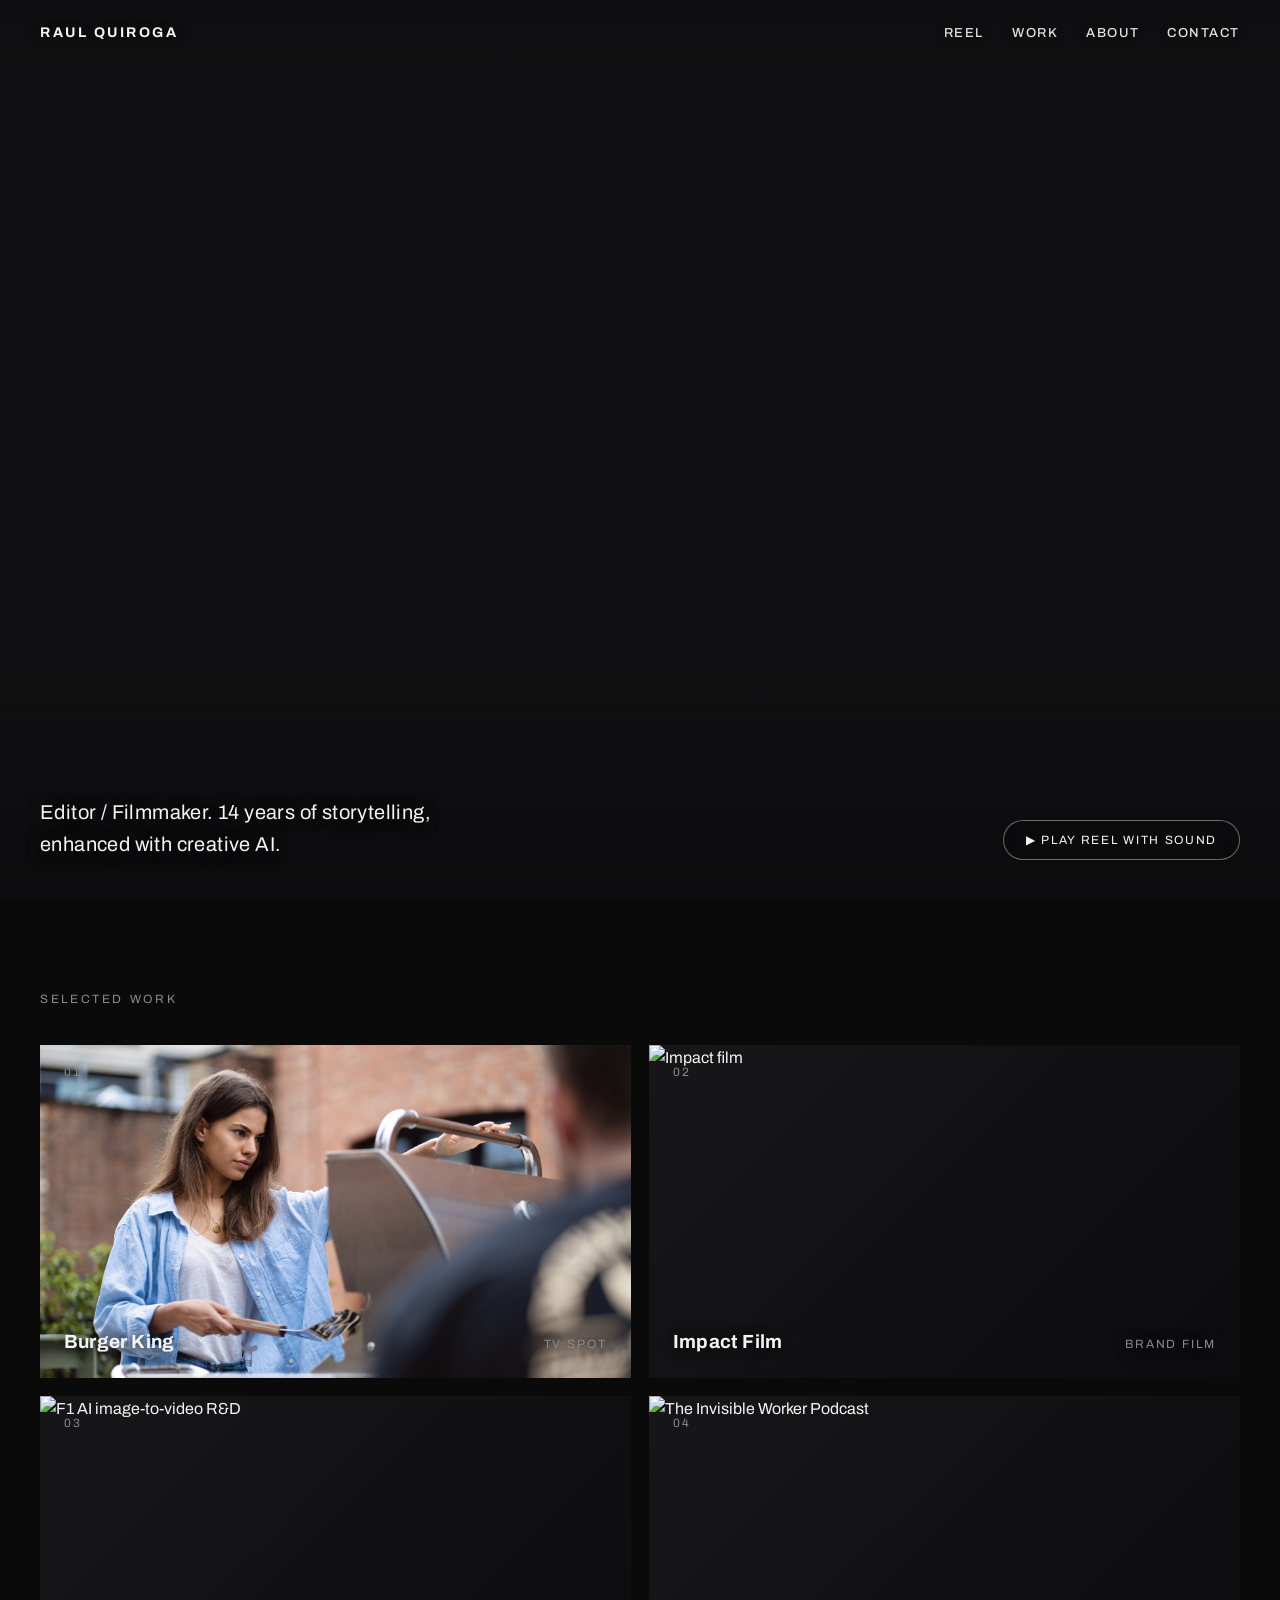
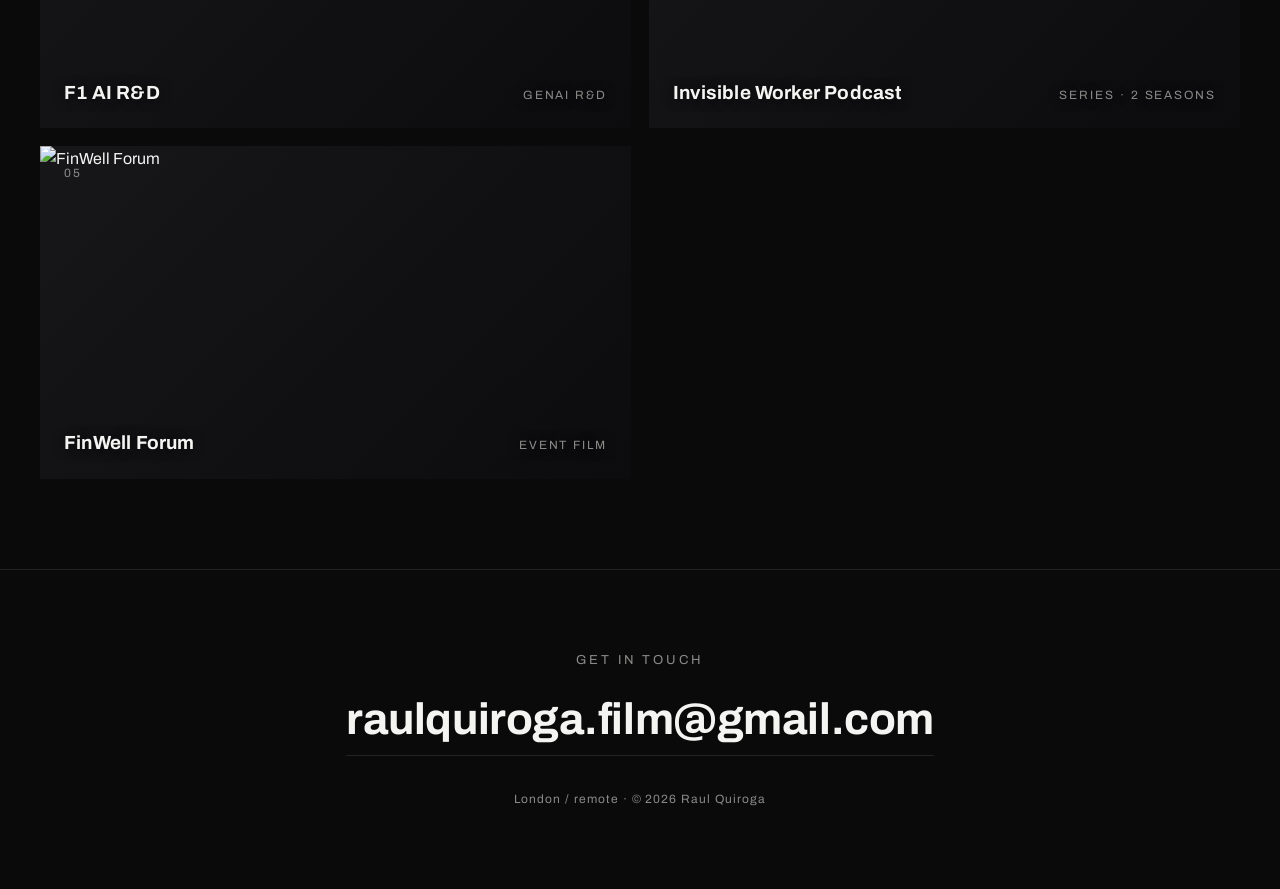
==== index.html @ 41052331 "Portfolio v1" ====
<!DOCTYPE html>
<html lang="en">
<head>
<meta charset="UTF-8">
<meta name="viewport" content="width=device-width, initial-scale=1.0">
<title>Raul Quiroga · Editor / Filmmaker</title>
<meta name="description" content="Raul Quiroga is an editor and filmmaker. 14+ years of broadcast craft, emotional editorial and GenAI-driven filmmaking.">
<link rel="preconnect" href="https://fonts.googleapis.com">
<link rel="preconnect" href="https://fonts.gstatic.com" crossorigin>
<link href="https://fonts.googleapis.com/css2?family=Archivo:wght@400;500;700;800&display=swap" rel="stylesheet">
<link rel="stylesheet" href="styles.css">
</head>
<body>

<nav class="nav">
  <a class="logo" href="index.html">Raul Quiroga</a>
  <div class="links">
    <a href="index.html" class="reel-link">Reel</a>
    <a href="#work">Work</a>
    <a href="about.html">About</a>
    <a href="mailto:raulquiroga.film@gmail.com">Contact</a>
  </div>
</nav>

<!-- ── HERO REEL ──
     Full-bleed background loop (muted, no controls). The button opens
     the reel in a lightbox player with sound and full controls. -->
<header class="hero">
  <h1 class="sr-only">Raul Quiroga · Editor / Filmmaker</h1>
  <div class="video-wrap">
    <iframe id="bgReel"
      src="https://player.vimeo.com/video/1209639654?h=d6bda9c183&background=1"
      allow="autoplay; fullscreen" title="Showreel (background)"></iframe>
  </div>
  <div class="scrim"></div>
  <div class="hero-copy">
    <p class="tagline">Editor / Filmmaker. 14 years of storytelling, enhanced with creative AI.</p>
    <button class="sound-btn" onclick="openReel()">▶ Play reel with sound</button>
  </div>
</header>

<div class="lightbox" id="lightbox" onclick="closeReel()" aria-hidden="true">
  <div class="lightbox-inner" onclick="event.stopPropagation()">
    <button class="lightbox-close" onclick="closeReel()" aria-label="Close reel">✕</button>
    <div class="lightbox-frame">
      <iframe id="lightboxFrame" src="about:blank"
        allow="autoplay; fullscreen; picture-in-picture" allowfullscreen title="Showreel"></iframe>
    </div>
  </div>
</div>

<!-- ── WORK ── -->
<main class="section" id="work">
  <p class="section-label">Selected work</p>
  <div class="work-grid">

    <a class="tile" href="burger-king.html">
      <img class="media" src="assets/burger-king.jpg" alt="Burger King TV spot" onerror="this.removeAttribute('src')">
      <span class="num">01</span>
      <div class="meta"><span class="title">Burger King</span><span class="kind">TV Spot</span></div>
    </a>

    <a class="tile" href="impact-film.html">
      <img class="media" src="https://i.vimeocdn.com/video/2179336006-455e7f62de36483db056da31ccc5d5e21b79f44ef32065fd4aa48a20d92b4ee2-d_1280?region=us" alt="Impact film" onerror="this.removeAttribute('src')">
      <span class="num">02</span>
      <div class="meta"><span class="title">Impact Film</span><span class="kind">Brand Film</span></div>
    </a>

    <a class="tile" href="f1-ai.html">
      <img class="media" src="https://i.vimeocdn.com/video/2179338705-06f9aa1da8178ad7cf1d2cf62b634ba304f5eef14f39f080c643c0d7758fa4b1-d_1280?region=us" alt="F1 AI image-to-video R&D" onerror="this.removeAttribute('src')">
      <span class="num">03</span>
      <div class="meta"><span class="title">F1 AI R&amp;D</span><span class="kind">GenAI R&amp;D</span></div>
    </a>

    <a class="tile" href="invisible-worker.html">
      <img class="media" src="https://i.vimeocdn.com/video/2179340934-d8241ba2f781d6fa5e6c8453af34aaaffb43658cd40898a93d1880545e187e37-d_1280?region=us" alt="The Invisible Worker Podcast" onerror="this.removeAttribute('src')">
      <span class="num">04</span>
      <div class="meta"><span class="title">Invisible Worker Podcast</span><span class="kind">Series · 2 Seasons</span></div>
    </a>

    <a class="tile" href="finwell.html">
      <img class="media" src="https://i.vimeocdn.com/video/2179339027-e7065d8ea697228eddccb8ee9443a9eca9095ce222a0bd3dcd547ec988661694-d_1280?region=us" alt="FinWell Forum" onerror="this.removeAttribute('src')">
      <span class="num">05</span>
      <div class="meta"><span class="title">FinWell Forum</span><span class="kind">Event Film</span></div>
    </a>

  </div>
</main>

<footer class="contact">
  <p class="cta">Get in touch</p>
  <a class="email" href="mailto:raulquiroga.film@gmail.com">raulquiroga.film@gmail.com</a>
  <p class="fine">London / remote · © 2026 Raul Quiroga</p>
</footer>

<script>
  var reelSrc = 'https://player.vimeo.com/video/1209639654?h=d6bda9c183&autoplay=1&muted=0&title=0&byline=0&portrait=0&badge=0&dnt=1';
  function bgReel(method) {
    document.getElementById('bgReel').contentWindow
      .postMessage(JSON.stringify({ method: method }), 'https://player.vimeo.com');
  }
  function openReel() {
    bgReel('pause');
    document.getElementById('lightboxFrame').src = reelSrc;
    document.getElementById('lightbox').classList.add('open');
    document.body.style.overflow = 'hidden';
  }
  function closeReel() {
    document.getElementById('lightbox').classList.remove('open');
    document.getElementById('lightboxFrame').src = 'about:blank';
    document.body.style.overflow = '';
    bgReel('play');
  }
  document.addEventListener('keydown', function (e) {
    if (e.key === 'Escape') closeReel();
  });
</script>

</body>
</html>
---- styles.css ----
/* ── RAUL QUIROGA — portfolio ─────────────────────────────
   Dark cinematic, Kolder-inspired. The work is the star. */

*, *::before, *::after { box-sizing: border-box; margin: 0; padding: 0; }

:root {
  --bg:     #0a0a0b;
  --bg-2:   #111113;
  --ink:    #f4f4f2;
  --dim:    #8a8a88;
  --line:   #232325;
  --accent: #f4f4f2;
  --sans: 'Archivo', -apple-system, sans-serif;
}

html { scroll-behavior: smooth; }

body {
  background: var(--bg);
  color: var(--ink);
  font-family: var(--sans);
  font-size: 16px;
  line-height: 1.6;
  -webkit-font-smoothing: antialiased;
}

a { color: inherit; text-decoration: none; }
img, video, iframe { display: block; max-width: 100%; }

/* ── NAV ── */
.nav {
  position: fixed;
  top: 0; left: 0; right: 0;
  z-index: 50;
  display: flex;
  align-items: center;
  justify-content: space-between;
  padding: 22px 40px 48px;
  color: var(--ink);
  text-shadow: 0 1px 10px rgba(0,0,0,0.55);
  background: linear-gradient(to bottom, rgba(10,10,11,0.35) 0%, rgba(10,10,11,0.18) 40%, rgba(10,10,11,0) 100%);
  pointer-events: none;
}
.nav a { pointer-events: auto; }
.nav .logo {
  font-weight: 700;
  letter-spacing: 0.18em;
  text-transform: uppercase;
  font-size: 14px;
}
.nav .links { display: flex; gap: 28px; font-size: 13px; font-weight: 500; letter-spacing: 0.12em; text-transform: uppercase; }
.nav .links a { opacity: 0.92; transition: opacity 0.2s; }
.nav .links a:hover, .nav .links a.active { opacity: 1; }

/* ── HERO (index) — full-bleed background loop ── */
.sr-only {
  position: absolute; width: 1px; height: 1px;
  overflow: hidden; clip: rect(0 0 0 0); white-space: nowrap;
}
.hero {
  position: relative;
  height: 100svh;
  overflow: hidden;
  background: var(--bg-2);
}
.hero .video-wrap { position: absolute; inset: 0; }
.hero .video-wrap iframe {
  position: absolute;
  top: 50%; left: 50%;
  width: 100vw;
  height: 56.25vw;
  min-height: 100svh;
  min-width: 177.78svh;
  transform: translate(-50%, -50%);
  border: 0;
  pointer-events: none;
}
.hero .scrim {
  position: absolute; inset: 0;
  background: linear-gradient(to top, rgba(10,10,11,0.7) 0%, rgba(10,10,11,0) 30%);
}
.hero .hero-copy {
  position: absolute;
  left: 40px; bottom: 40px; right: 40px;
  display: flex;
  align-items: flex-end;
  justify-content: space-between;
  gap: 24px;
  flex-wrap: wrap;
}
.hero .tagline {
  color: var(--ink);
  font-size: clamp(16px, 1.6vw, 20px);
  letter-spacing: 0.02em;
  max-width: 44ch;
  text-shadow: 0 1px 14px rgba(0,0,0,0.6);
}
.sound-btn {
  border: 1px solid rgba(244,244,242,0.4);
  background: rgba(10,10,11,0.35);
  color: var(--ink);
  font-family: var(--sans);
  font-size: 12px;
  letter-spacing: 0.14em;
  text-transform: uppercase;
  padding: 12px 22px;
  border-radius: 999px;
  cursor: pointer;
  backdrop-filter: blur(6px);
  transition: background 0.2s, border-color 0.2s;
}
.sound-btn:hover { background: rgba(244,244,242,0.12); border-color: var(--ink); }

/* ── REEL LIGHTBOX ── */
.lightbox {
  position: fixed; inset: 0;
  z-index: 100;
  background: rgba(6,6,7,0.88);
  display: none;
  align-items: center;
  justify-content: center;
  padding: 5vh 4vw;
}
.lightbox.open { display: flex; }
.lightbox-inner {
  position: relative;
  width: min(1100px, 100%);
}
.lightbox-frame {
  position: relative;
  aspect-ratio: 16 / 9;
  background: #000;
  border-radius: 12px;
  overflow: hidden;
}
.lightbox-frame iframe {
  position: absolute; inset: 0;
  width: 100%; height: 100%;
  border: 0;
}
.lightbox-close {
  position: absolute;
  top: -44px; right: 0;
  background: none;
  border: 0;
  color: var(--ink);
  font-size: 20px;
  cursor: pointer;
  padding: 8px;
  opacity: 0.8;
  transition: opacity 0.2s;
}
.lightbox-close:hover { opacity: 1; }

/* ── WORK GRID ── */
.section { padding: 90px 40px; max-width: 1400px; margin: 0 auto; }
.section-label {
  font-size: 12px;
  letter-spacing: 0.22em;
  text-transform: uppercase;
  color: var(--dim);
  margin-bottom: 36px;
}
.work-grid {
  display: grid;
  grid-template-columns: repeat(2, 1fr);
  gap: 18px;
}
.tile { position: relative; display: block; overflow: hidden; background: var(--bg-2); }
.tile .media {
  aspect-ratio: 16 / 9;
  width: 100%;
  object-fit: cover;
  background: linear-gradient(135deg, #17171a 0%, #101012 60%, #0c0c0e 100%);
  transition: transform 0.6s cubic-bezier(0.22, 1, 0.36, 1), opacity 0.4s;
}
.tile:hover .media { transform: scale(1.03); }
.tile .meta {
  position: absolute;
  left: 24px; bottom: 20px; right: 24px;
  display: flex;
  justify-content: space-between;
  align-items: baseline;
  gap: 12px;
  text-shadow: 0 1px 12px rgba(0,0,0,0.7);
}
.tile .title { font-weight: 700; font-size: 19px; letter-spacing: 0.01em; }
.tile .kind  { font-size: 12px; letter-spacing: 0.16em; text-transform: uppercase; color: var(--dim); white-space: nowrap; }
.tile .num {
  position: absolute; top: 18px; left: 24px;
  font-size: 12px; letter-spacing: 0.2em; color: var(--dim);
}

/* ── PROJECT PAGE ── */
.project-head { padding: 120px 40px 30px; max-width: 1400px; margin: 0 auto; }
.project-head h1 {
  font-size: clamp(30px, 4.5vw, 56px);
  font-weight: 800;
  letter-spacing: -0.02em;
  line-height: 1.05;
  text-transform: uppercase;
}
.project-head .kind { color: var(--dim); font-size: 13px; letter-spacing: 0.18em; text-transform: uppercase; margin-top: 12px; }

.player {
  max-width: 1400px;
  margin: 24px auto 0;
  padding: 0 40px;
}
.player .frame {
  position: relative;
  aspect-ratio: 16 / 9;
  background: var(--bg-2);
  border-radius: 12px;
  overflow: hidden;
}
.player iframe { position: absolute; inset: 0; width: 100%; height: 100%; border: 0; }

.project-body {
  max-width: 1400px;
  margin: 0 auto;
  padding: 48px 40px 90px;
  display: grid;
  grid-template-columns: 2fr 1fr;
  gap: 60px;
}
.project-body .context p { font-size: 18px; line-height: 1.7; max-width: 60ch; color: var(--ink); }
.project-body .context p + p { margin-top: 1em; }
.essentials { font-size: 14px; }
.essentials dt {
  font-size: 11px; letter-spacing: 0.2em; text-transform: uppercase;
  color: var(--dim); margin-top: 22px;
}
.essentials dt:first-child { margin-top: 0; }
.essentials dd { margin-top: 4px; }

/* process strip (F1 page) */
.process { max-width: 1400px; margin: 0 auto; padding: 0 40px 90px; }
.process h2 { font-size: 13px; letter-spacing: 0.22em; text-transform: uppercase; color: var(--dim); margin-bottom: 24px; }
.process .strip { display: grid; grid-template-columns: repeat(3, 1fr); gap: 14px; }
.process .strip .cell { aspect-ratio: 16/10; background: var(--bg-2); border: 1px solid var(--line); }
.process .note { color: var(--dim); font-size: 14px; margin-top: 16px; max-width: 60ch; }

/* prev / next */
.pager {
  border-top: 1px solid var(--line);
  display: flex; justify-content: space-between;
  max-width: 1400px; margin: 0 auto;
  padding: 34px 40px 20px;
  font-size: 14px; letter-spacing: 0.06em;
}
.pager a { color: var(--dim); transition: color 0.2s; }
.pager a:hover { color: var(--ink); }

/* ── ABOUT ── */
.about {
  max-width: 1400px; margin: 0 auto;
  padding: 120px 40px 70px;
  display: grid; grid-template-columns: 30% 40%; gap: 50px;
  justify-content: center;
  align-items: start;
}
.about .portrait { background: var(--bg-2); border: 1px solid var(--line); width: 100%; height: auto; }
.about h1 { font-size: clamp(28px, 3.5vw, 44px); font-weight: 800; text-transform: uppercase; letter-spacing: -0.01em; line-height: 1.1; }
.about .intro { margin-top: 24px; font-size: 18px; line-height: 1.75; max-width: 55ch; }
.about .intro p + p { margin-top: 1em; }
.bts-row { max-width: 1400px; margin: 0 auto; padding: 0 40px 90px; display: grid; grid-template-columns: repeat(3, 1fr); gap: 14px; }
.bts-row .cell { aspect-ratio: 3/2; background: var(--bg-2); border: 1px solid var(--line); object-fit: cover; width: 100%; }

/* ── CONTACT FOOTER ── */
.contact {
  border-top: 1px solid var(--line);
  padding: 80px 40px;
  text-align: center;
}
.contact .cta { font-size: 13px; letter-spacing: 0.22em; text-transform: uppercase; color: var(--dim); }
.contact .email {
  display: inline-block;
  margin-top: 14px;
  font-size: clamp(22px, 4vw, 44px);
  font-weight: 700;
  letter-spacing: -0.01em;
  border-bottom: 1px solid var(--line);
  transition: border-color 0.2s;
}
.contact .email:hover { border-color: var(--ink); }
.contact .fine { margin-top: 34px; color: var(--dim); font-size: 12px; letter-spacing: 0.08em; }

/* ── RESPONSIVE ── */
@media (max-width: 800px) {
  .nav { padding: 18px 20px; }
  .nav .links { gap: 18px; }
  .hero .hero-copy { left: 20px; right: 20px; bottom: 28px; }
  .lightbox { padding: 2vh 3vw; }
  .section, .player, .project-head, .process, .pager { padding-left: 20px; padding-right: 20px; }
  .work-grid { grid-template-columns: 1fr; }
  .project-body, .about { grid-template-columns: 1fr; gap: 36px; padding-left: 20px; padding-right: 20px; }
  .process .strip, .bts-row { grid-template-columns: 1fr; }
  .contact { padding: 60px 20px; }
}
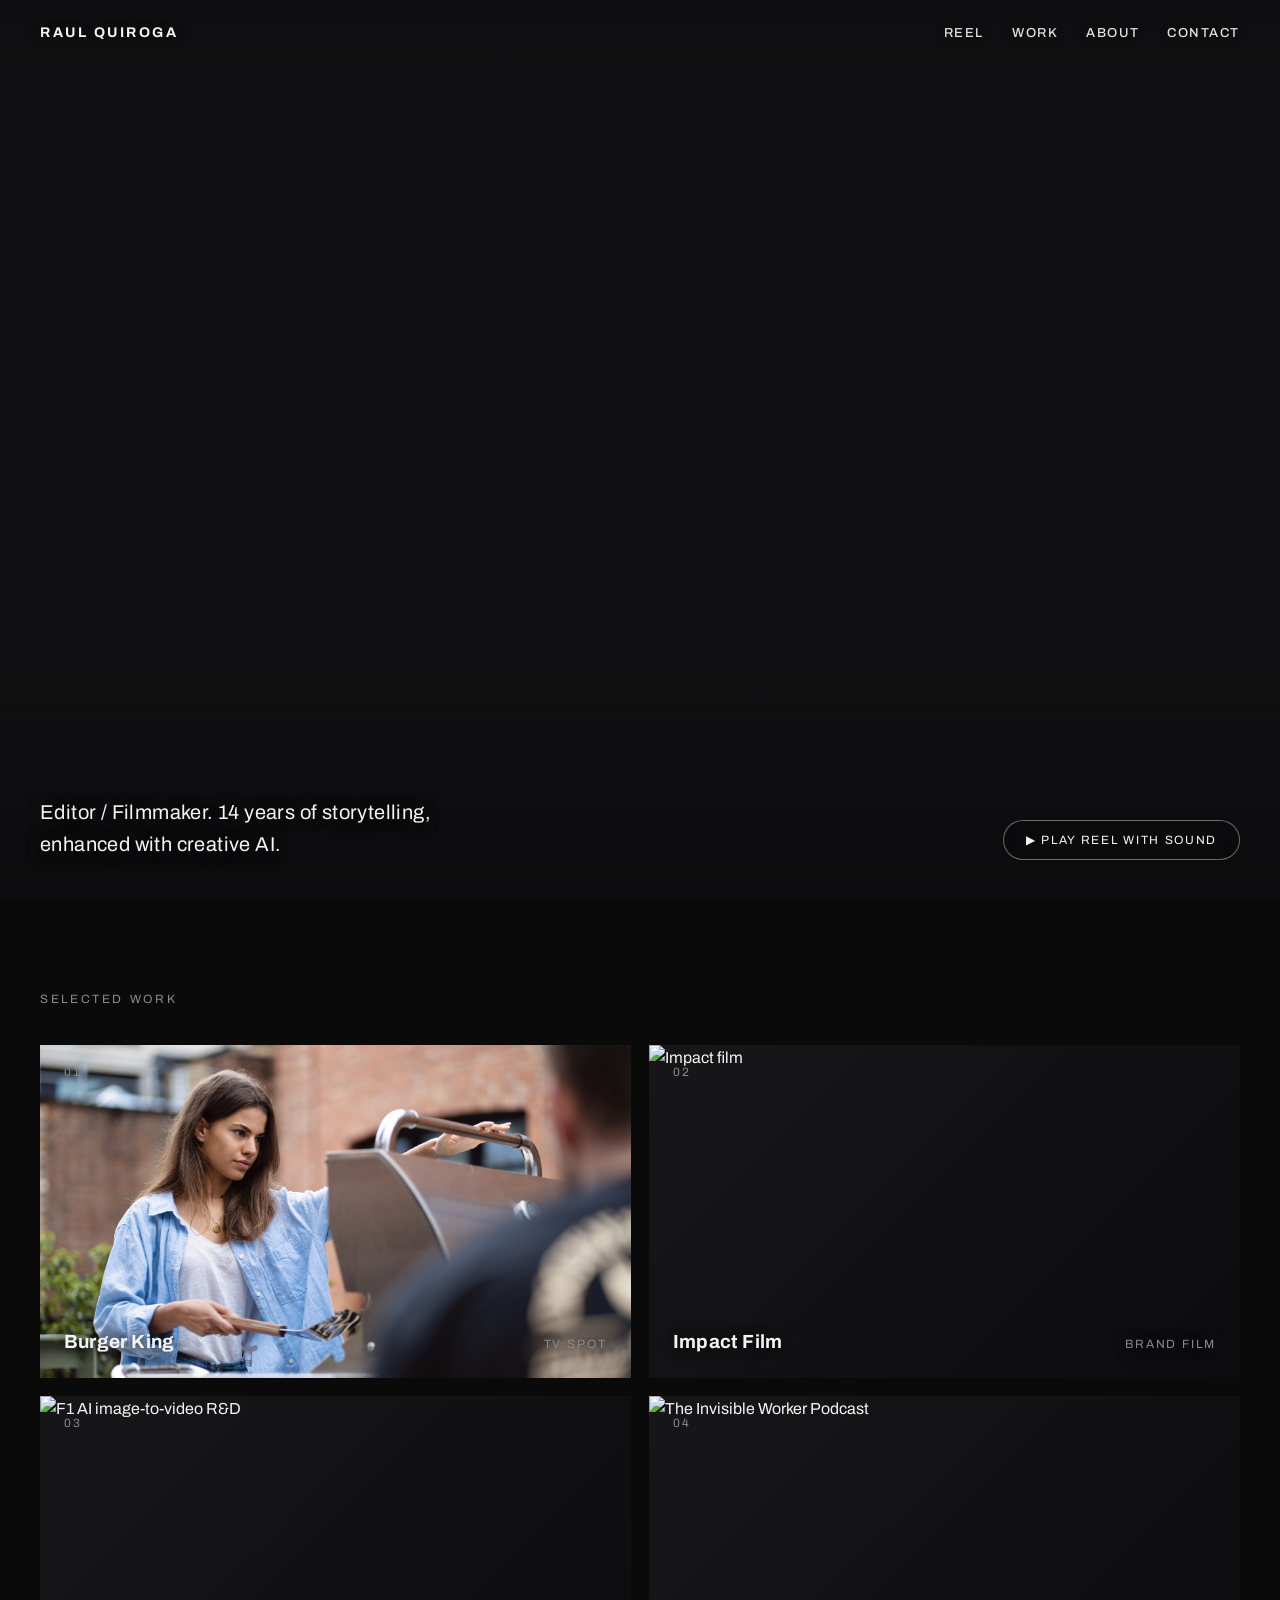
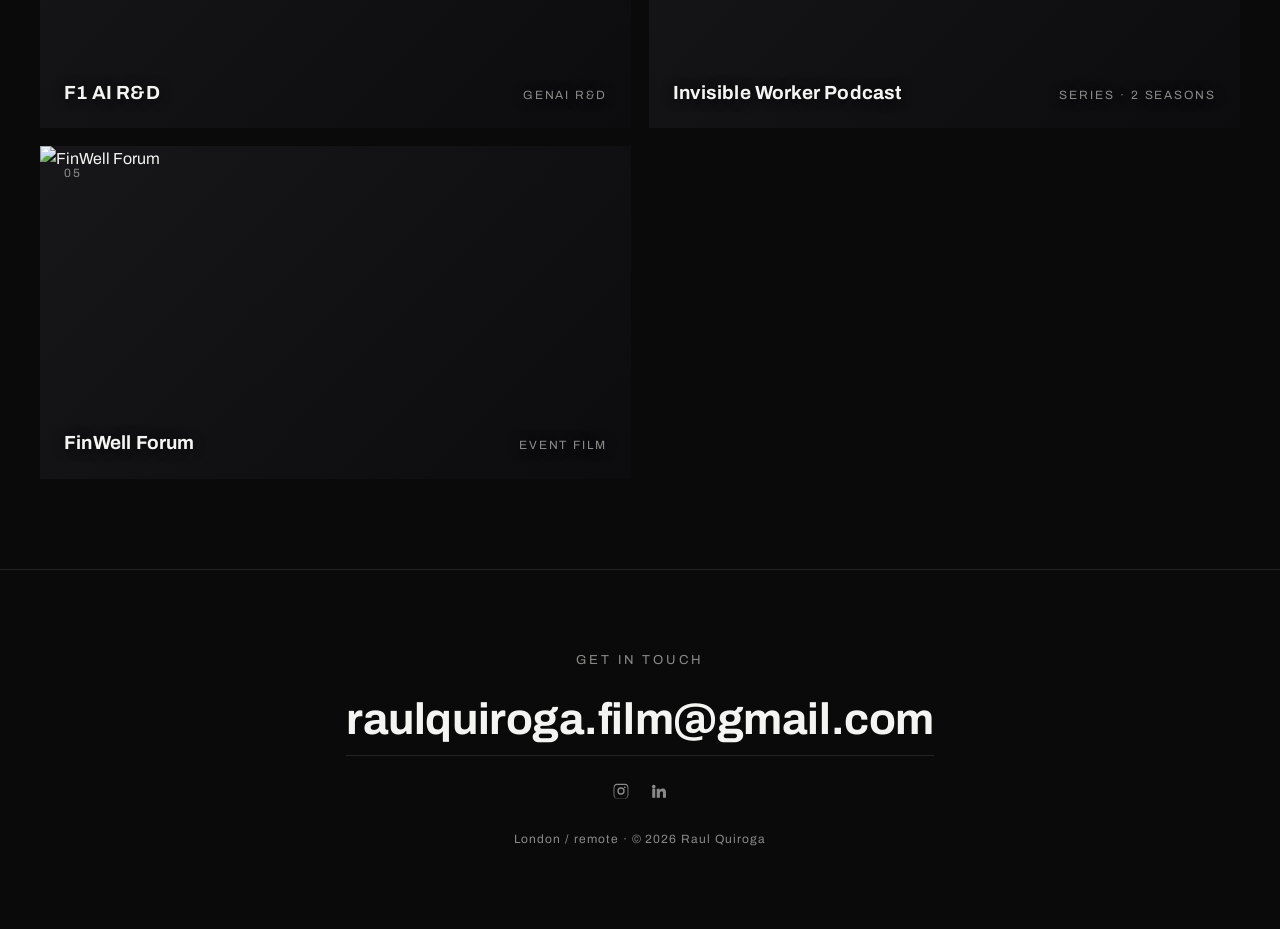
==== commit d5c3a4b4: "vendor video, contact form, socials, mobile nav fix" ====
--- a/index.html
+++ b/index.html
@@ -18,7 +18,7 @@
     <a href="index.html" class="reel-link">Reel</a>
     <a href="#work">Work</a>
     <a href="about.html">About</a>
-    <a href="mailto:raulquiroga.film@gmail.com">Contact</a>
+    <a href="contact.html">Contact</a>
   </div>
 </nav>
 
@@ -90,6 +90,10 @@
 <footer class="contact">
   <p class="cta">Get in touch</p>
   <a class="email" href="mailto:raulquiroga.film@gmail.com">raulquiroga.film@gmail.com</a>
+  <div class="socials">
+    <a href="https://www.instagram.com/raulquiroga.film/" target="_blank" rel="noopener" aria-label="Instagram"><svg viewBox="0 0 24 24" width="18" height="18" fill="currentColor" aria-hidden="true"><path d="M12 2.2c3.2 0 3.6 0 4.9.1 1.2.1 1.8.2 2.2.4.6.2 1 .5 1.4.9.4.4.7.8.9 1.4.2.4.4 1 .4 2.2.1 1.3.1 1.7.1 4.9s0 3.6-.1 4.9c-.1 1.2-.2 1.8-.4 2.2-.2.6-.5 1-.9 1.4-.4.4-.8.7-1.4.9-.4.2-1 .4-2.2.4-1.3.1-1.7.1-4.9.1s-3.6 0-4.9-.1c-1.2-.1-1.8-.2-2.2-.4-.6-.2-1-.5-1.4-.9-.4-.4-.7-.8-.9-1.4-.2-.4-.4-1-.4-2.2-.1-1.3-.1-1.7-.1-4.9s0-3.6.1-4.9c.1-1.2.2-1.8.4-2.2.2-.6.5-1 .9-1.4.4-.4.8-.7 1.4-.9.4-.2 1-.4 2.2-.4 1.3-.1 1.7-.1 4.9-.1zm0 1.8c-3.1 0-3.5 0-4.8.1-1.1.1-1.5.2-1.8.3-.5.2-.8.4-1.1.7-.3.3-.5.6-.7 1.1-.1.3-.3.7-.3 1.8-.1 1.3-.1 1.6-.1 4.8s0 3.5.1 4.8c.1 1.1.2 1.5.3 1.8.2.5.4.8.7 1.1.3.3.6.5 1.1.7.3.1.7.3 1.8.3 1.3.1 1.6.1 4.8.1s3.5 0 4.8-.1c1.1-.1 1.5-.2 1.8-.3.5-.2.8-.4 1.1-.7.3-.3.5-.6.7-1.1.1-.3.3-.7.3-1.8.1-1.3.1-1.6.1-4.8s0-3.5-.1-4.8c-.1-1.1-.2-1.5-.3-1.8-.2-.5-.4-.8-.7-1.1-.3-.3-.6-.5-1.1-.7-.3-.1-.7-.3-1.8-.3-1.3-.1-1.6-.1-4.8-.1zm0 3.1a4.9 4.9 0 1 1 0 9.8 4.9 4.9 0 0 1 0-9.8zm0 1.8a3.1 3.1 0 1 0 0 6.2 3.1 3.1 0 0 0 0-6.2zm5.1-2.9a1.1 1.1 0 1 1 0 2.3 1.1 1.1 0 0 1 0-2.3z"/></svg></a>
+    <a href="https://www.linkedin.com/in/raul-quiroga/" target="_blank" rel="noopener" aria-label="LinkedIn"><svg viewBox="0 0 24 24" width="18" height="18" fill="currentColor" aria-hidden="true"><path d="M4.98 3.5a2.5 2.5 0 1 1 0 5 2.5 2.5 0 0 1 0-5zM3 9h4v12H3zM9 9h3.8v1.7h.1c.5-1 1.8-2 3.7-2 4 0 4.7 2.6 4.7 6V21h-4v-5.6c0-1.3 0-3-1.9-3s-2.2 1.4-2.2 2.9V21H9z"/></svg></a>
+  </div>
   <p class="fine">London / remote · © 2026 Raul Quiroga</p>
 </footer>
 
--- a/styles.css
+++ b/styles.css
@@ -255,17 +255,66 @@
 /* ── ABOUT ── */
 .about {
   max-width: 1400px; margin: 0 auto;
-  padding: 120px 40px 70px;
-  display: grid; grid-template-columns: 30% 40%; gap: 50px;
+  padding: 110px 40px 50px;
+  display: grid; grid-template-columns: 20% 30%; gap: 50px;
   justify-content: center;
-  align-items: start;
+  align-items: center;
 }
 .about .portrait { background: var(--bg-2); border: 1px solid var(--line); width: 100%; height: auto; }
-.about h1 { font-size: clamp(28px, 3.5vw, 44px); font-weight: 800; text-transform: uppercase; letter-spacing: -0.01em; line-height: 1.1; }
-.about .intro { margin-top: 24px; font-size: 18px; line-height: 1.75; max-width: 55ch; }
+.about h1 { font-size: clamp(20px, 2.2vw, 28px); font-weight: 700; text-transform: uppercase; letter-spacing: 0.02em; line-height: 1.2; }
+.about .intro { margin-top: 22px; font-size: 15.5px; line-height: 1.85; max-width: 58ch; color: #d9d9d6; }
 .about .intro p + p { margin-top: 1em; }
 .bts-row { max-width: 1400px; margin: 0 auto; padding: 0 40px 90px; display: grid; grid-template-columns: repeat(3, 1fr); gap: 14px; }
 .bts-row .cell { aspect-ratio: 3/2; background: var(--bg-2); border: 1px solid var(--line); object-fit: cover; width: 100%; }
+
+/* ── CONTACT PAGE / FORM ── */
+.contact-page {
+  max-width: 560px;
+  margin: 0 auto;
+  padding: 140px 24px 80px;
+}
+.contact-page h1 {
+  font-size: clamp(20px, 2.2vw, 28px);
+  font-weight: 700;
+  text-transform: uppercase;
+  letter-spacing: 0.02em;
+}
+.contact-sub { color: var(--dim); margin-top: 8px; font-size: 15px; }
+.contact-form { margin-top: 36px; display: grid; gap: 22px; }
+.contact-form label {
+  display: grid; gap: 8px;
+  font-size: 12px; letter-spacing: 0.16em; text-transform: uppercase; color: var(--dim);
+}
+.contact-form input, .contact-form textarea {
+  background: var(--bg-2);
+  border: 1px solid var(--line);
+  color: var(--ink);
+  font-family: var(--sans);
+  font-size: 15px;
+  padding: 13px 14px;
+  border-radius: 8px;
+  transition: border-color 0.2s;
+}
+.contact-form input:focus, .contact-form textarea:focus {
+  outline: none; border-color: var(--dim);
+}
+.contact-form textarea { resize: vertical; }
+.contact-form button {
+  justify-self: start;
+  border: 1px solid rgba(244,244,242,0.4);
+  background: none;
+  color: var(--ink);
+  font-family: var(--sans);
+  font-size: 12px;
+  letter-spacing: 0.14em;
+  text-transform: uppercase;
+  padding: 13px 34px;
+  border-radius: 999px;
+  cursor: pointer;
+  transition: background 0.2s, border-color 0.2s;
+}
+.contact-form button:hover { background: rgba(244,244,242,0.12); border-color: var(--ink); }
+.form-sent { display: none; color: var(--ink); font-size: 15px; }
 
 /* ── CONTACT FOOTER ── */
 .contact {
@@ -284,12 +333,16 @@
   transition: border-color 0.2s;
 }
 .contact .email:hover { border-color: var(--ink); }
-.contact .fine { margin-top: 34px; color: var(--dim); font-size: 12px; letter-spacing: 0.08em; }
+.contact .socials { margin-top: 26px; display: flex; gap: 20px; justify-content: center; }
+.contact .socials a { color: var(--dim); transition: color 0.2s; display: inline-flex; }
+.contact .socials a:hover { color: var(--ink); }
+.contact .fine { margin-top: 30px; color: var(--dim); font-size: 12px; letter-spacing: 0.08em; }
 
 /* ── RESPONSIVE ── */
 @media (max-width: 800px) {
-  .nav { padding: 18px 20px; }
-  .nav .links { gap: 18px; }
+  .nav { padding: 14px 16px 30px; }
+  .nav .logo { font-size: 12px; letter-spacing: 0.1em; white-space: nowrap; }
+  .nav .links { gap: 13px; font-size: 11px; letter-spacing: 0.06em; }
   .hero .hero-copy { left: 20px; right: 20px; bottom: 28px; }
   .lightbox { padding: 2vh 3vw; }
   .section, .player, .project-head, .process, .pager { padding-left: 20px; padding-right: 20px; }
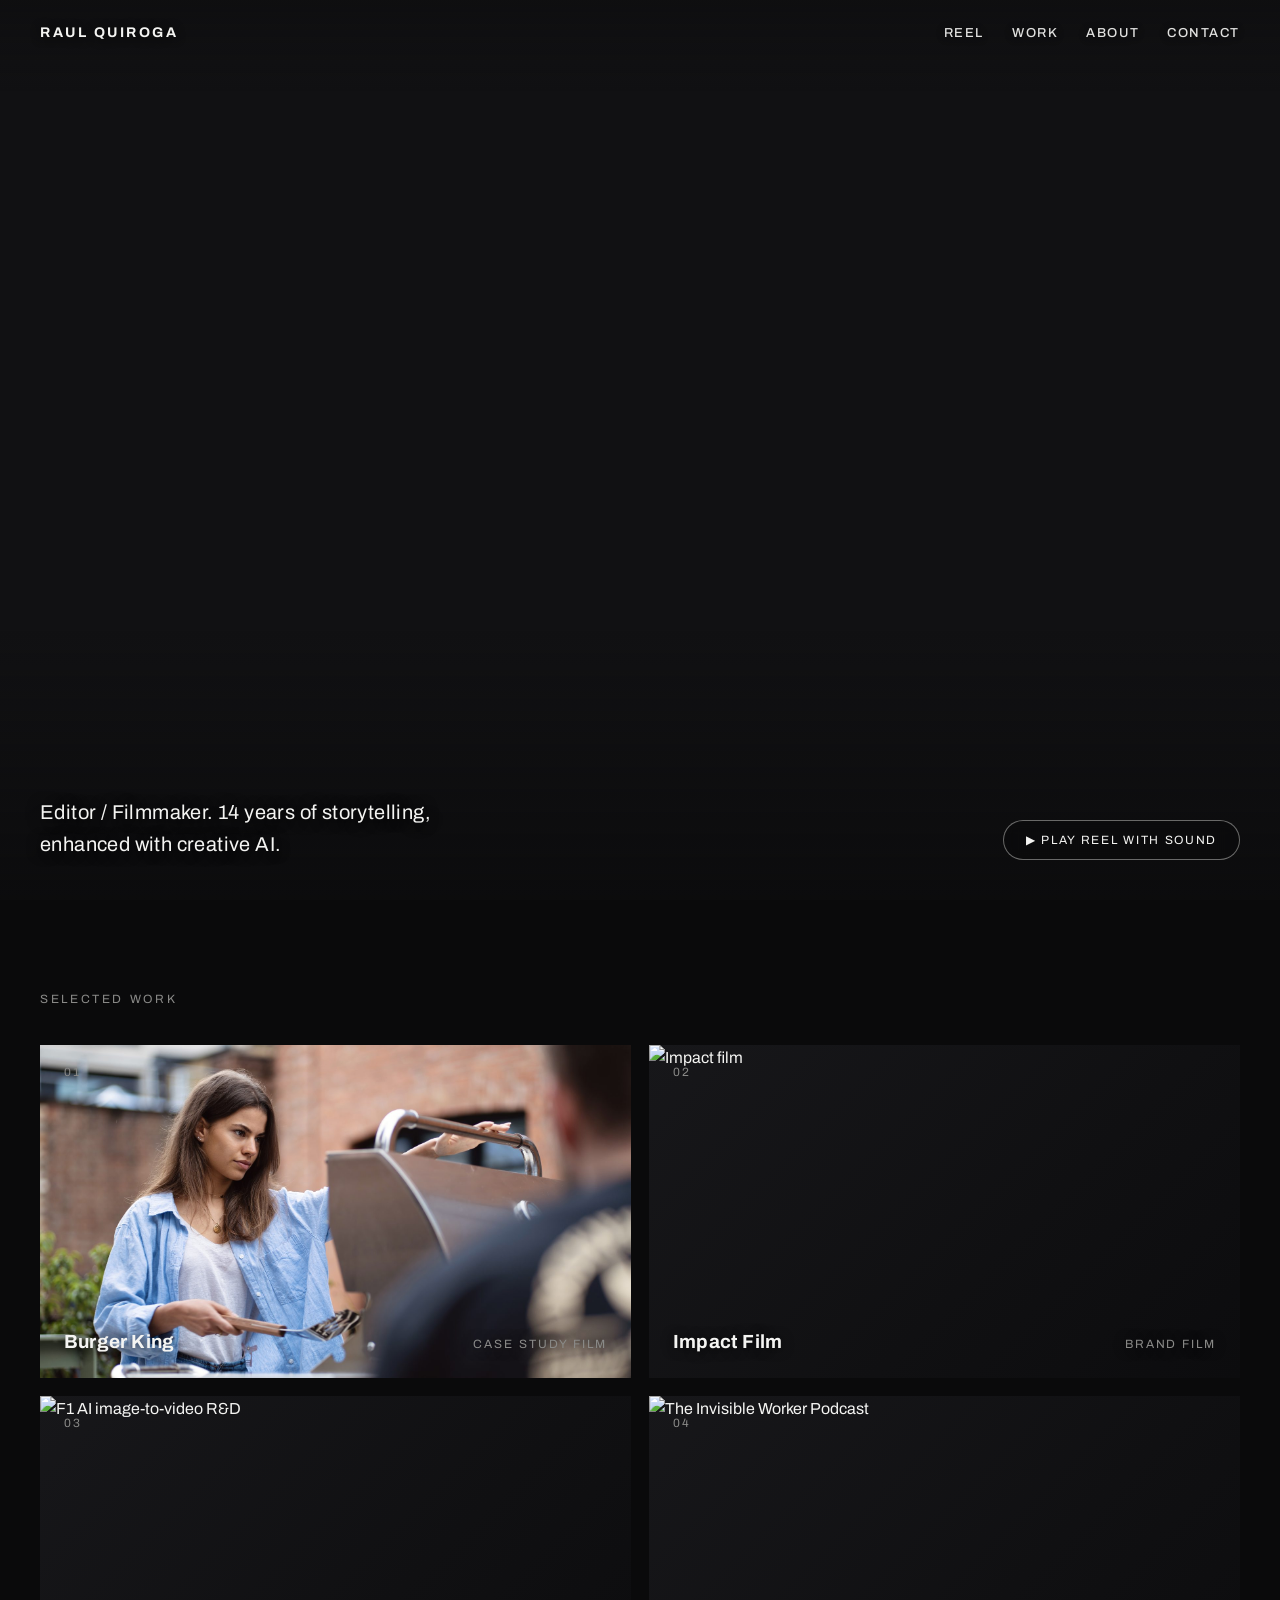
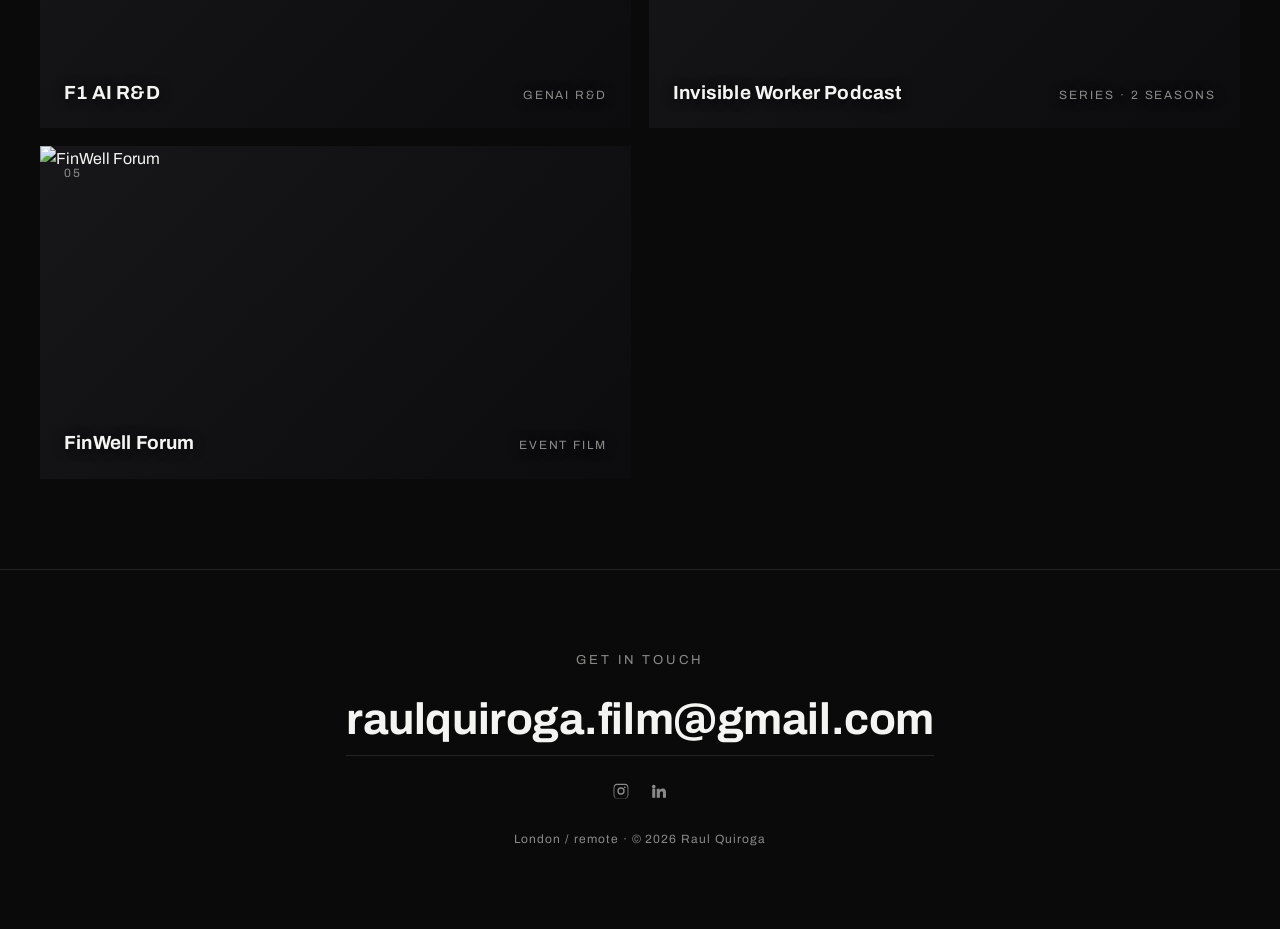
==== commit d8ca12d9: "verified copy: BK case study, F1 tools, 14 episodes, engineering line" ====
--- a/index.html
+++ b/index.html
@@ -55,9 +55,9 @@
   <div class="work-grid">
 
     <a class="tile" href="burger-king.html">
-      <img class="media" src="assets/burger-king.jpg" alt="Burger King TV spot" onerror="this.removeAttribute('src')">
+      <img class="media" src="assets/burger-king.jpg" alt="Burger King case study film shoot" onerror="this.removeAttribute('src')">
       <span class="num">01</span>
-      <div class="meta"><span class="title">Burger King</span><span class="kind">TV Spot</span></div>
+      <div class="meta"><span class="title">Burger King</span><span class="kind">Case Study Film</span></div>
     </a>
 
     <a class="tile" href="impact-film.html">
--- a/styles.css
+++ b/styles.css
@@ -314,7 +314,13 @@
   transition: background 0.2s, border-color 0.2s;
 }
 .contact-form button:hover { background: rgba(244,244,242,0.12); border-color: var(--ink); }
-.form-sent { display: none; color: var(--ink); font-size: 15px; }
+.sent-title {
+  font-size: clamp(20px, 2.2vw, 28px);
+  font-weight: 700;
+  text-transform: uppercase;
+  letter-spacing: 0.02em;
+  margin-top: 36px;
+}
 
 /* ── CONTACT FOOTER ── */
 .contact {
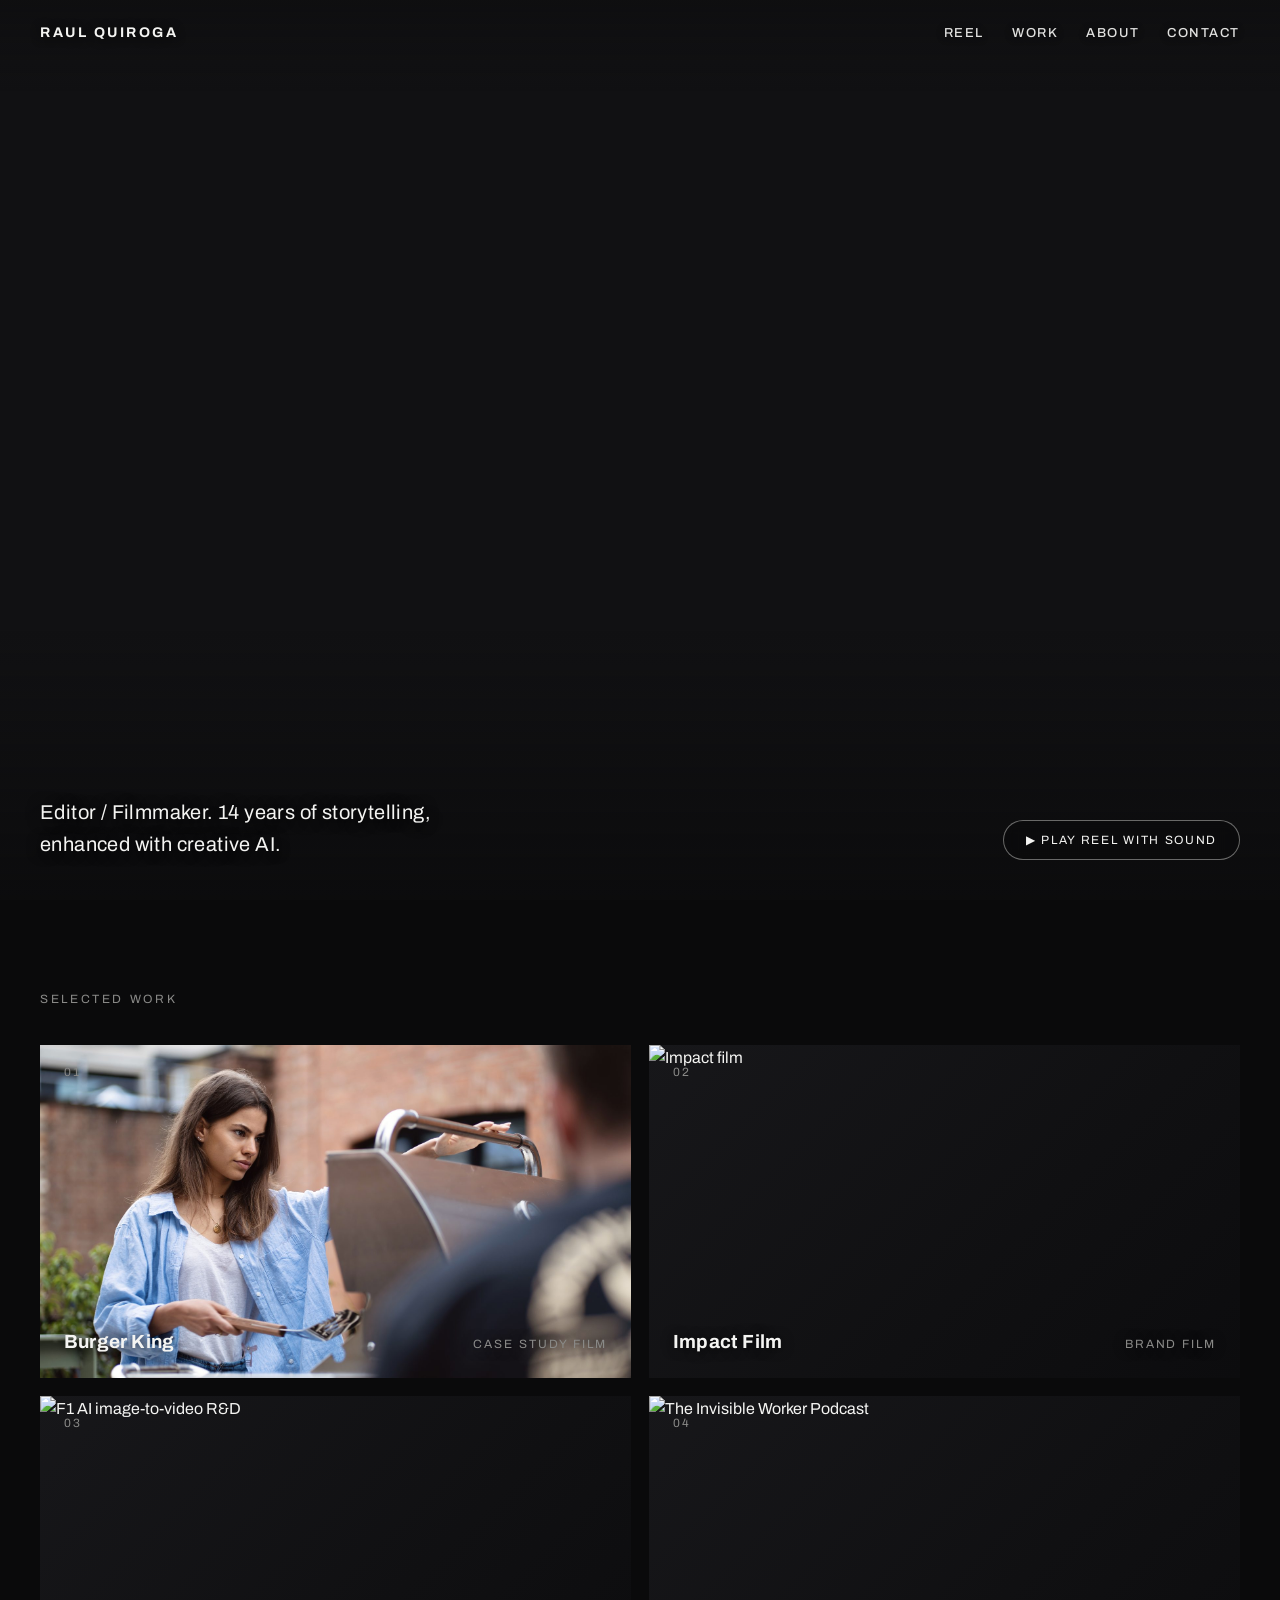
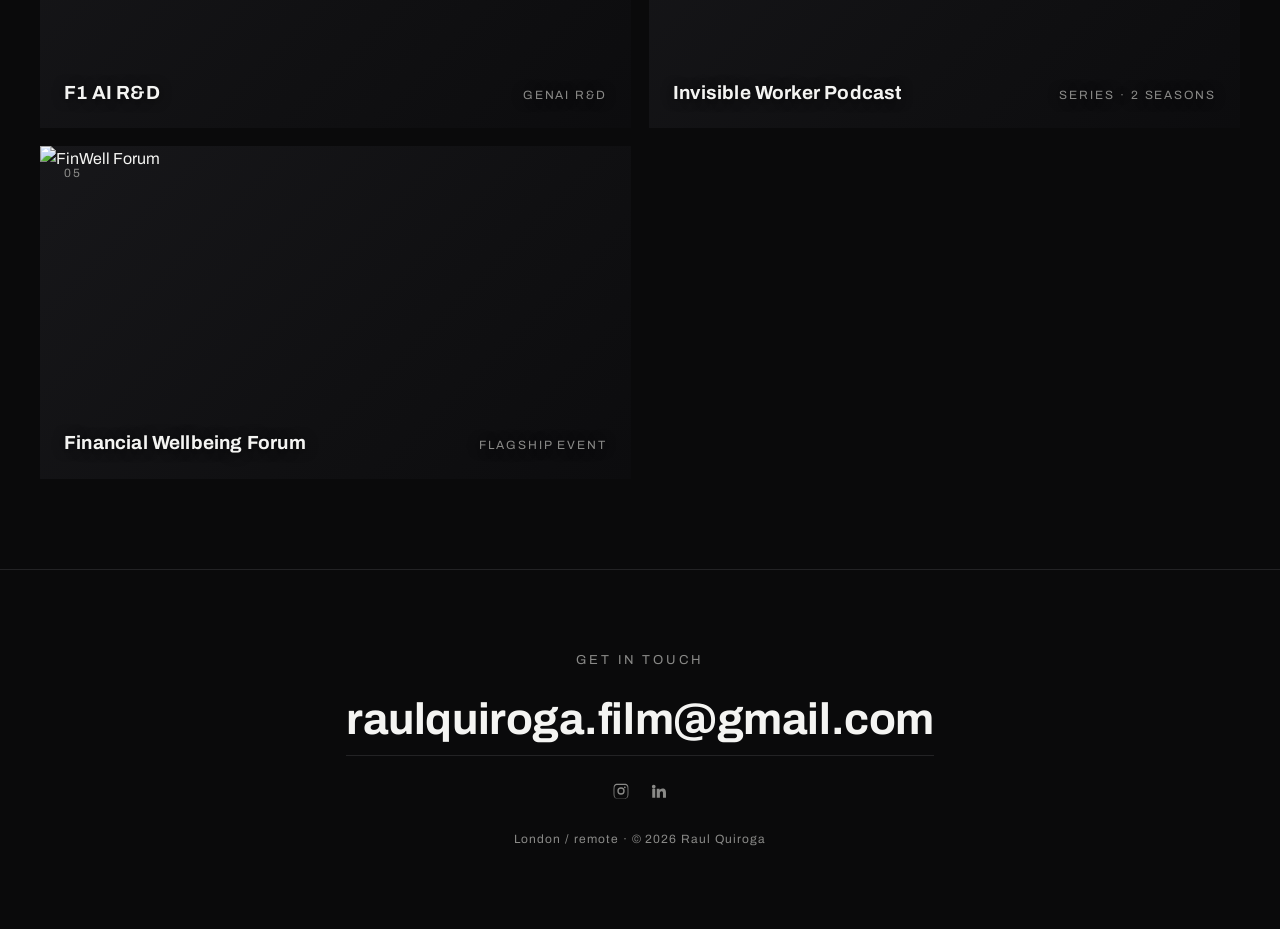
==== commit b1b1da53: "project copy pass: BK status, podcast system, flagship event" ====
--- a/index.html
+++ b/index.html
@@ -18,7 +18,7 @@
     <a href="index.html" class="reel-link">Reel</a>
     <a href="#work">Work</a>
     <a href="about.html">About</a>
-    <a href="contact.html">Contact</a>
+    <a href="#contact">Contact</a>
   </div>
 </nav>
 
@@ -81,13 +81,13 @@
     <a class="tile" href="finwell.html">
       <img class="media" src="https://i.vimeocdn.com/video/2179339027-e7065d8ea697228eddccb8ee9443a9eca9095ce222a0bd3dcd547ec988661694-d_1280?region=us" alt="FinWell Forum" onerror="this.removeAttribute('src')">
       <span class="num">05</span>
-      <div class="meta"><span class="title">FinWell Forum</span><span class="kind">Event Film</span></div>
+      <div class="meta"><span class="title">Financial Wellbeing Forum</span><span class="kind">Flagship Event</span></div>
     </a>
 
   </div>
 </main>
 
-<footer class="contact">
+<footer class="contact" id="contact">
   <p class="cta">Get in touch</p>
   <a class="email" href="mailto:raulquiroga.film@gmail.com">raulquiroga.film@gmail.com</a>
   <div class="socials">
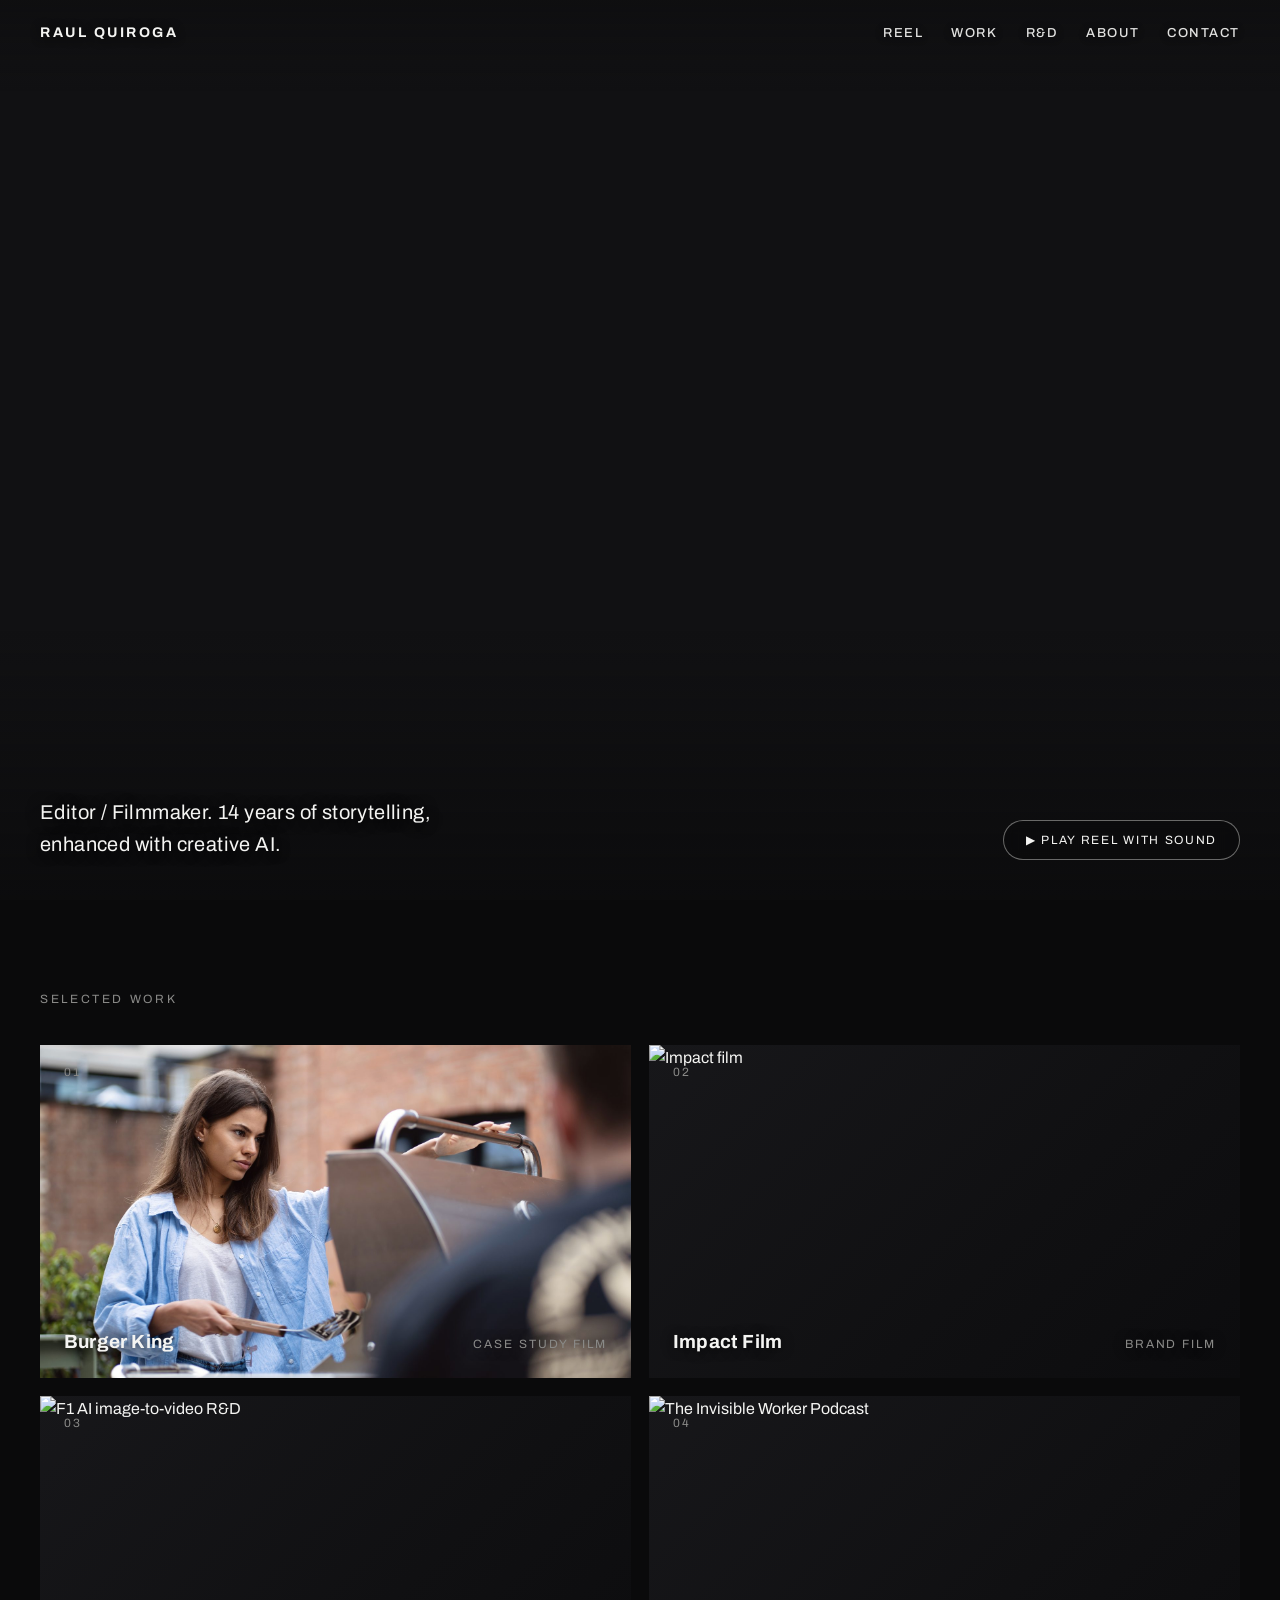
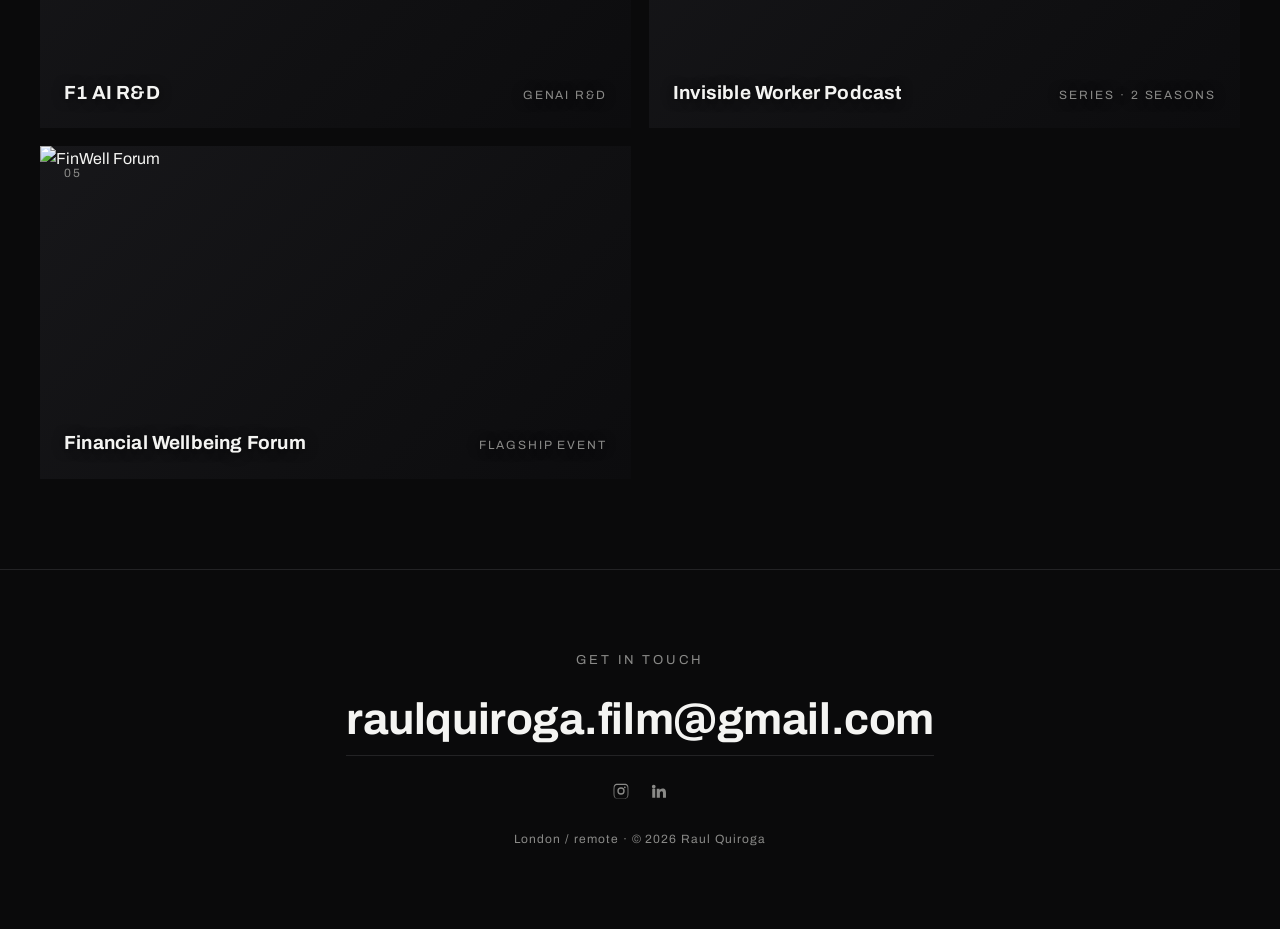
==== commit 0f671494: "R&D section: 5 experiments, expandable media, W4 page" ====
--- a/index.html
+++ b/index.html
@@ -17,6 +17,7 @@
   <div class="links">
     <a href="index.html" class="reel-link">Reel</a>
     <a href="#work">Work</a>
+    <a href="rnd.html">R&amp;D</a>
     <a href="about.html">About</a>
     <a href="#contact">Contact</a>
   </div>
--- a/styles.css
+++ b/styles.css
@@ -251,6 +251,38 @@
 }
 .pager a { color: var(--dim); transition: color 0.2s; }
 .pager a:hover { color: var(--ink); }
+
+/* ── R&D PAGE ── */
+.rnd-head {
+  max-width: 900px;
+  margin: 0 auto;
+  padding: 140px 24px 20px;
+}
+.rnd-head h1 {
+  font-size: clamp(20px, 2.2vw, 28px);
+  font-weight: 700;
+  text-transform: uppercase;
+  letter-spacing: 0.02em;
+}
+.rnd-sub { color: var(--dim); margin-top: 10px; font-size: 15px; max-width: 55ch; }
+.rnd-list { max-width: 900px; margin: 0 auto; padding: 30px 24px 90px; }
+.rnd-item { border-top: 1px solid var(--line); padding: 44px 0 50px; }
+.rnd-item:first-child { border-top: 0; }
+.rnd-num { font-size: 11px; letter-spacing: 0.22em; text-transform: uppercase; color: var(--dim); }
+.rnd-item h2 { font-size: 20px; font-weight: 700; margin-top: 8px; letter-spacing: 0.01em; }
+.rnd-q { margin-top: 14px; font-size: 17px; font-weight: 500; color: var(--ink); max-width: 58ch; line-height: 1.5; }
+.rnd-body { margin-top: 10px; font-size: 15px; line-height: 1.8; color: #d9d9d6; max-width: 62ch; }
+.rnd-link { text-decoration: underline; text-underline-offset: 3px; }
+.rnd-strip { display: grid; grid-template-columns: repeat(3, 1fr); gap: 12px; margin-top: 22px; }
+.rnd-strip-single { grid-template-columns: 1fr; }
+.rnd-strip .cell { aspect-ratio: 16/10; background: var(--bg-2); border: 1px solid var(--line); object-fit: cover; width: 100%; border-radius: 8px; cursor: zoom-in; transition: border-color 0.2s; }
+.rnd-strip .cell:hover { border-color: var(--dim); }
+.rnd-rule { margin-top: 16px; font-size: 12px; letter-spacing: 0.14em; text-transform: uppercase; color: var(--dim); }
+@media (max-width: 800px) {
+  .rnd-head { padding: 110px 20px 10px; }
+  .rnd-list { padding: 20px 20px 70px; }
+  .rnd-strip { grid-template-columns: 1fr; }
+}
 
 /* ── ABOUT ── */
 .about {
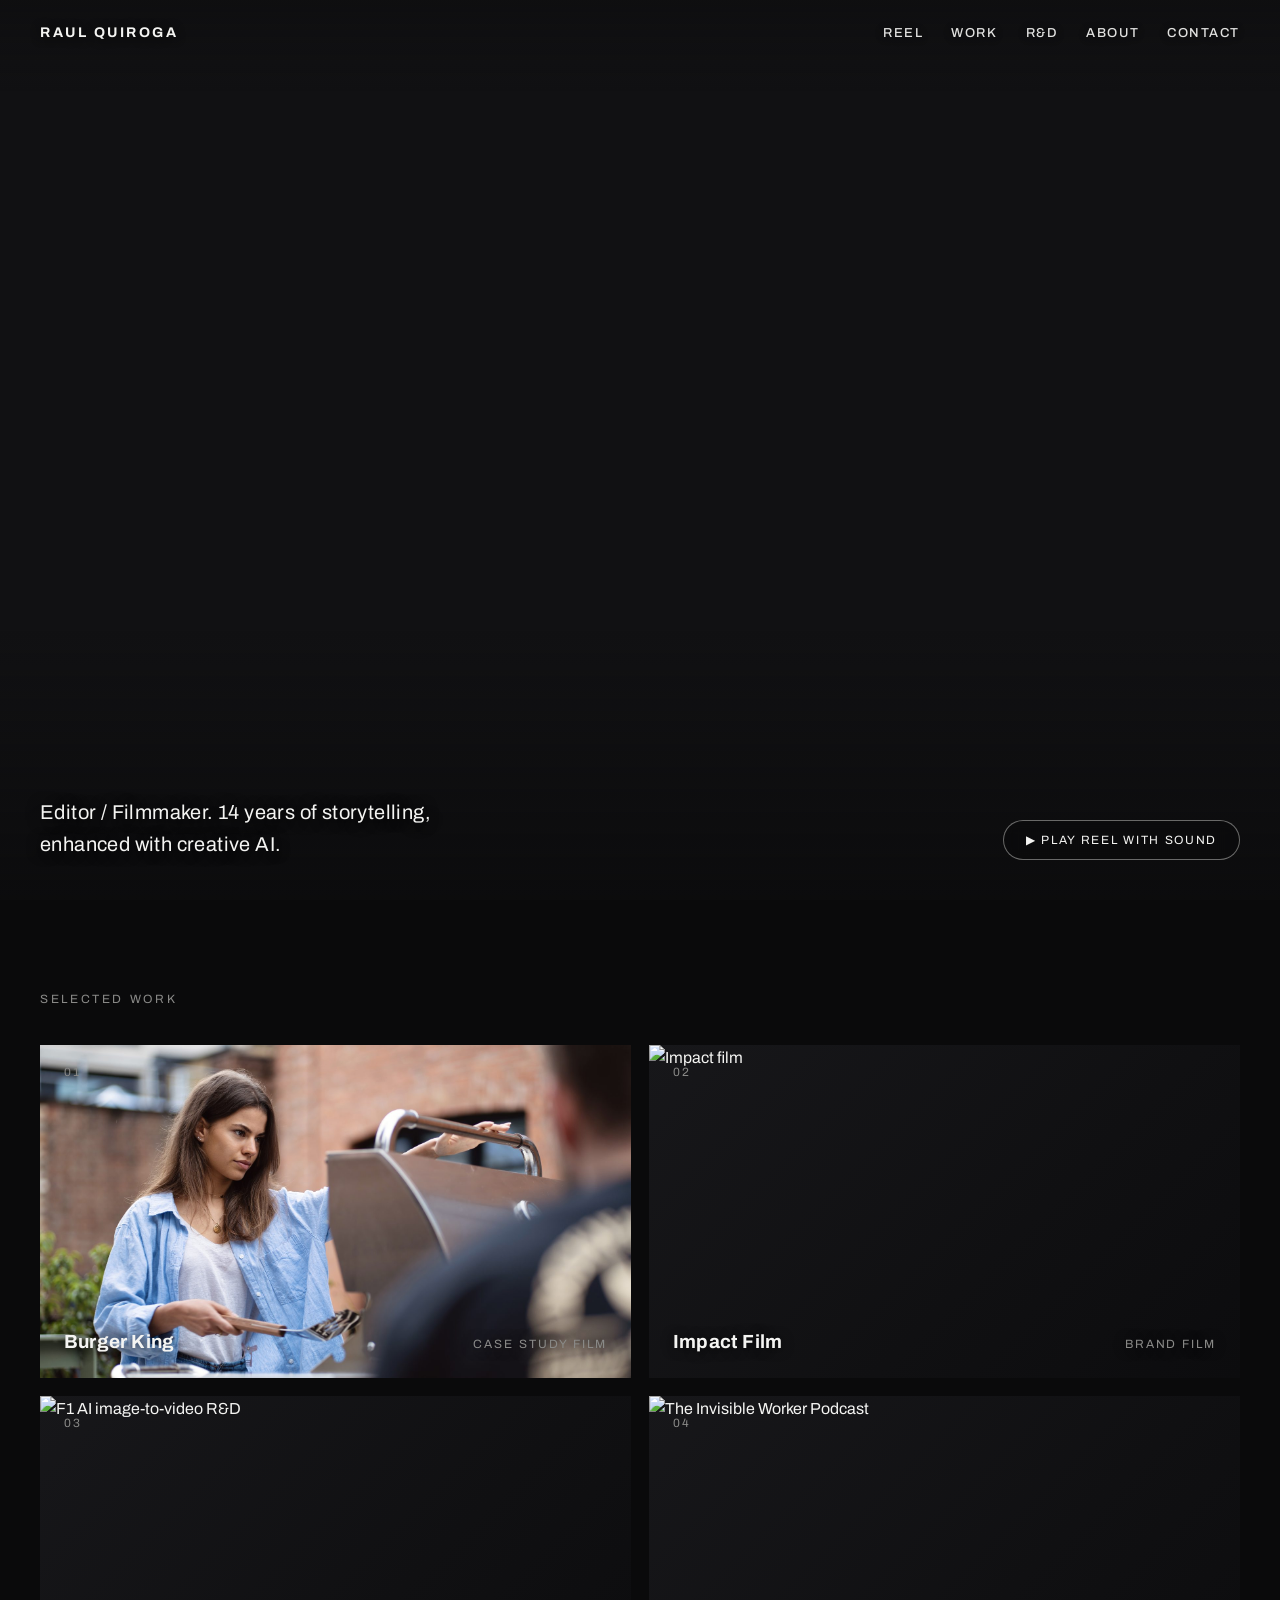
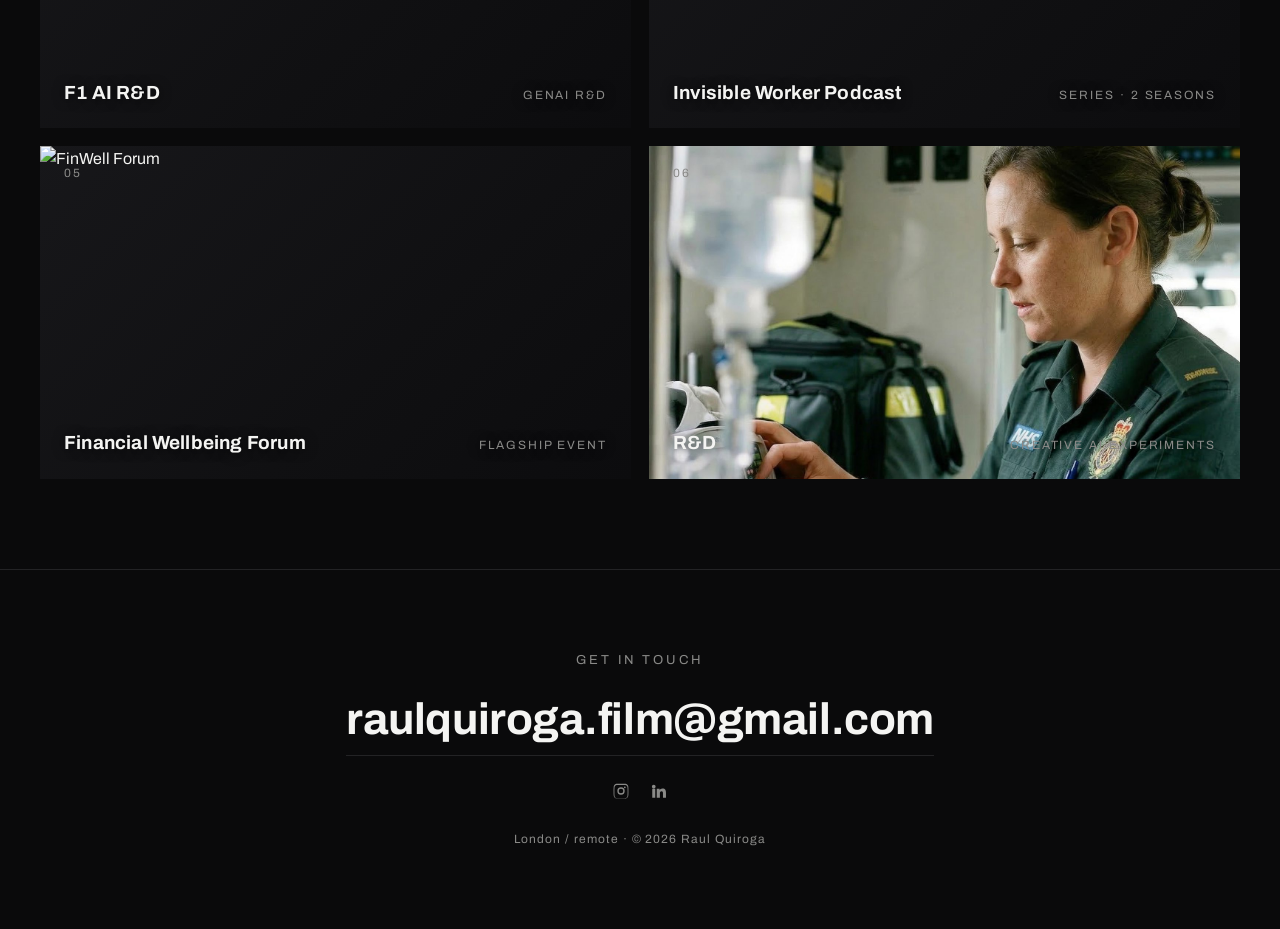
==== commit 4a1d6ae8: "R&D tile on work grid" ====
--- a/index.html
+++ b/index.html
@@ -85,6 +85,12 @@
       <div class="meta"><span class="title">Financial Wellbeing Forum</span><span class="kind">Flagship Event</span></div>
     </a>
 
+    <a class="tile" href="rnd.html">
+      <img class="media" src="assets/rnd-characters-2.jpg" alt="AI-generated paramedic, R&D experiments" style="object-position: 50% 22%;" onerror="this.removeAttribute('src')">
+      <span class="num">06</span>
+      <div class="meta"><span class="title">R&amp;D</span><span class="kind">Creative AI Experiments</span></div>
+    </a>
+
   </div>
 </main>
 
